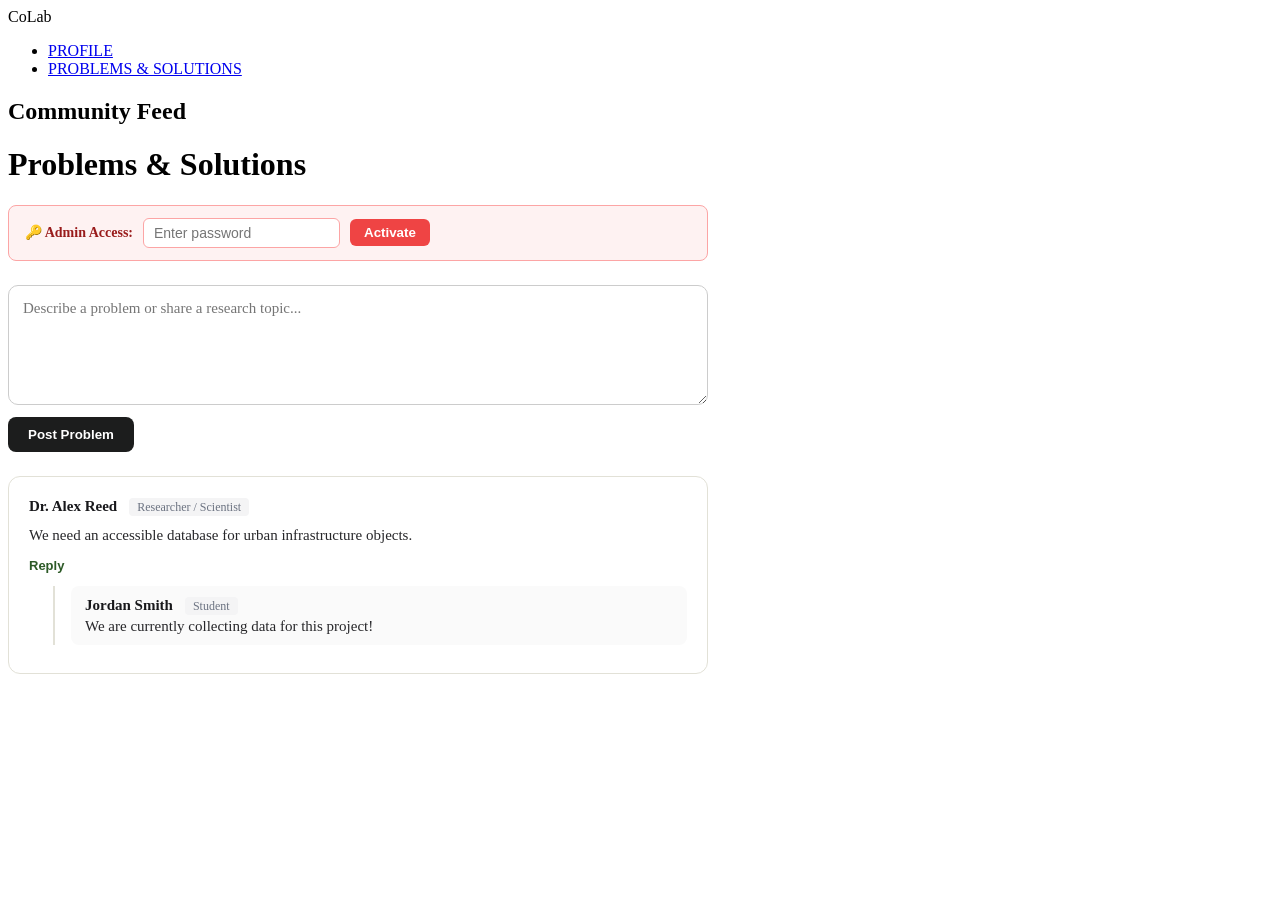
==== issues.html @ 8cf0c7ee "Add files via upload" ====
<!DOCTYPE html>
<html lang="en">
<head>
    <meta charset="UTF-8">
    <meta name="viewport" content="width=device-width, initial-scale=1.0">
    <title>CoLab - Problems & Solutions</title>
    <link rel="stylesheet" href="css/main.css">
    <style>
        .issue-card {
            background: #ffffff;
            border: 1px solid #e2e1d7;
            border-radius: 12px;
            padding: 20px;
            margin-bottom: 20px;
            position: relative;
        }
        .issue-author {
            font-weight: 700;
            font-size: 15px;
            color: #18181b;
        }
        .issue-role {
            font-size: 12px;
            color: #6b7280;
            background: #f4f4f5;
            padding: 2px 8px;
            border-radius: 4px;
            margin-left: 8px;
        }
        .issue-text {
            margin: 12px 0;
            font-size: 15px;
            color: #27272a;
        }
        .reply-box {
            margin-left: 24px;
            border-left: 2px solid #e2e1d7;
            padding-left: 16px;
            margin-top: 12px;
        }
        .reply-item {
            background: #fafafa;
            border-radius: 8px;
            padding: 10px 14px;
            margin-bottom: 8px;
            position: relative;
        }
        .reply-btn {
            background: none;
            border: none;
            color: #2d5a27;
            font-weight: 600;
            cursor: pointer;
            font-size: 13px;
            padding: 0;
        }
        .delete-btn {
            background: none;
            border: none;
            color: #ef4444;
            font-weight: 600;
            cursor: pointer;
            font-size: 12px;
            margin-left: 10px;
        }
        .reply-form {
            display: none;
            margin-top: 10px;
            gap: 8px;
        }
        .reply-form.active {
            display: flex;
        }
        .admin-panel {
            background: #fef2f2;
            border: 1px solid #fca5a5;
            padding: 12px 16px;
            border-radius: 8px;
            margin-bottom: 20px;
            display: flex;
            align-items: center;
            gap: 10px;
        }
    </style>
</head>

<body>
    <header class="site-header">
        <div class="container header-inner">
            <section class="id"><span class="logo"> CoLab</span></section>
            <nav aria-label="Основная навигация">
                <ul>
                    <li><a href="profile.html"> PROFILE </a></li>
                    <li><a href="issues.html"> PROBLEMS & SOLUTIONS </a></li>
                </ul>
            </nav>
        </div>
    </header>

    <div class="hero container">
        <div class="hero--info" style="width: 100%; max-width: 700px;">
            <h2>Community Feed</h2>
            <h1>Problems & Solutions</h1>

            <!-- Панель Администратора прям на странице -->
            <div class="admin-panel">
                <span style="font-size: 14px; font-weight: 600; color: #991b1b;">🔑 Admin Access:</span>
                <input type="password" id="adminPassInput" placeholder="Enter password" style="padding: 6px 10px; border-radius: 6px; border: 1px solid #fca5a5; font-size: 14px;">
                <button onclick="checkAdminPassword()" style="padding: 6px 14px; background: #ef4444; color: #fff; border: none; border-radius: 6px; cursor: pointer; font-weight: 600;">Activate</button>
                <span id="adminStatusText" style="font-size: 13px; color: #15803d; font-weight: 600;"></span>
            </div>

            <form id="postForm" style="display: flex; flex-direction: column; gap: 12px; margin: 24px 0;">
                <textarea id="issueText" placeholder="Describe a problem or share a research topic..." required style="padding: 14px; border-radius: 10px; border: 1px solid #ccc; font-size: 15px; min-height: 90px; font-family: inherit;"></textarea>
                <button type="submit" class="btn" style="align-self: flex-start; padding: 10px 20px; background: #1c1d1d; color: #fff; border: none; border-radius: 8px; font-weight: 600; cursor: pointer;">
                    Post Problem
                </button>
            </form>

            <div id="issuesFeed"></div>
        </div> 
    </div> 

    <script>
      const currentUser = localStorage.getItem('colab_user_name') || 'Anonymous Student';
      const currentRole = localStorage.getItem('colab_user_status') || 'Student';

      const badWords = ["мат1", "мат2", "fuck", "shit", "дурак", "дебил"]; 

      function filterBadWords(text) {
        let cleanedText = text;
        badWords.forEach(word => {
          const reg = new RegExp(word, 'gi');
          cleanedText = cleanedText.replace(reg, '***');
        });
        return cleanedText;
      }

      function canDelete(author) {
        const isAdmin = localStorage.getItem('colab_is_admin') === 'true';
        return currentUser === author || isAdmin;
      }

      // Проверка пароля прямо из поля ввода
      function checkAdminPassword() {
        const inputPass = document.getElementById('adminPassInput').value;
        const statusText = document.getElementById('adminStatusText');

        if (inputPass === "colab2026") {
          localStorage.setItem('colab_is_admin', 'true');
          statusText.textContent = "✓ Admin Mode Active!";
          document.getElementById('adminPassInput').value = '';
          renderIssues();
        } else {
          alert("Incorrect password!");
        }
      }

      let issuesData = JSON.parse(localStorage.getItem('colab_issues_list')) || [
        {
          id: 1,
          author: "Dr. Alex Reed",
          role: "Researcher / Scientist",
          text: "We need an accessible database for urban infrastructure objects.",
          replies: [
            { author: "Jordan Smith", role: "Student", text: "We are currently collecting data for this project!" }
          ]
        }
      ];

      function saveAndRender() {
        localStorage.setItem('colab_issues_list', JSON.stringify(issuesData));
        renderIssues();
      }

      function renderIssues() {
        const feed = document.getElementById('issuesFeed');
        feed.innerHTML = '';

        // Если админка уже включена, подписываем текст
        if (localStorage.getItem('colab_is_admin') === 'true') {
          document.getElementById('adminStatusText').textContent = "✓ Admin Mode Active!";
        }

        issuesData.forEach((issue, issueIndex) => {
          const card = document.createElement('div');
          card.className = 'issue-card';

          let repliesHtml = '';
          issue.replies.forEach((reply, replyIndex) => {
            const showReplyDelete = canDelete(reply.author);
            repliesHtml += `
              <div class="reply-item">
                <span class="issue-author">${reply.author}</span>
                <span class="issue-role">${reply.role}</span>
                ${showReplyDelete ? `<button class="delete-btn" onclick="deleteReply(${issueIndex}, ${replyIndex})">Delete</button>` : ''}
                <p class="issue-text" style="margin: 4px 0 0 0;">${reply.text}</p>
              </div>
            `;
          });

          const showPostDelete = canDelete(issue.author);

          card.innerHTML = `
            <div>
              <span class="issue-author">${issue.author}</span>
              <span class="issue-role">${issue.role}</span>
              ${showPostDelete ? `<button class="delete-btn" onclick="deleteIssue(${issueIndex})">Delete Post</button>` : ''}
            </div>
            <p class="issue-text">${issue.text}</p>
            <button class="reply-btn" onclick="toggleReplyForm(${issueIndex})">Reply</button>

            <div class="reply-form" id="replyForm-${issueIndex}">
              <input type="text" id="replyInput-${issueIndex}" placeholder="Write a reply..." style="flex: 1; padding: 8px 12px; border-radius: 6px; border: 1px solid #ccc;">
              <button onclick="addReply(${issueIndex})" style="padding: 8px 14px; background: #2d5a27; color: #fff; border: none; border-radius: 6px; cursor: pointer;">Send</button>
            </div>

            <div class="reply-box">${repliesHtml}</div>
          `;

          feed.appendChild(card);
        });
      }

      document.getElementById('postForm').addEventListener('submit', function(e) {
        e.preventDefault();
        const textInput = document.getElementById('issueText');

        issuesData.unshift({
          id: Date.now(),
          author: currentUser,
          role: currentRole,
          text: filterBadWords(textInput.value),
          replies: []
        });

        textInput.value = '';
        saveAndRender();
      });

      function toggleReplyForm(index) {
        const form = document.getElementById(`replyForm-${index}`);
        form.classList.toggle('active');
      }

      function addReply(index) {
        const input = document.getElementById(`replyInput-${index}`);
        if (!input.value.trim()) return;

        issuesData[index].replies.push({
          author: currentUser,
          role: currentRole,
          text: filterBadWords(input.value)
        });

        saveAndRender();
      }

      function deleteIssue(index) {
        if (confirm("Are you sure you want to delete this post?")) {
          issuesData.splice(index, 1);
          saveAndRender();
        }
      }

      function deleteReply(issueIndex, replyIndex) {
        if (confirm("Delete this reply?")) {
          issuesData[issueIndex].replies.splice(replyIndex, 1);
          saveAndRender();
        }
      }

      renderIssues();
    </script>
</body>
</html>
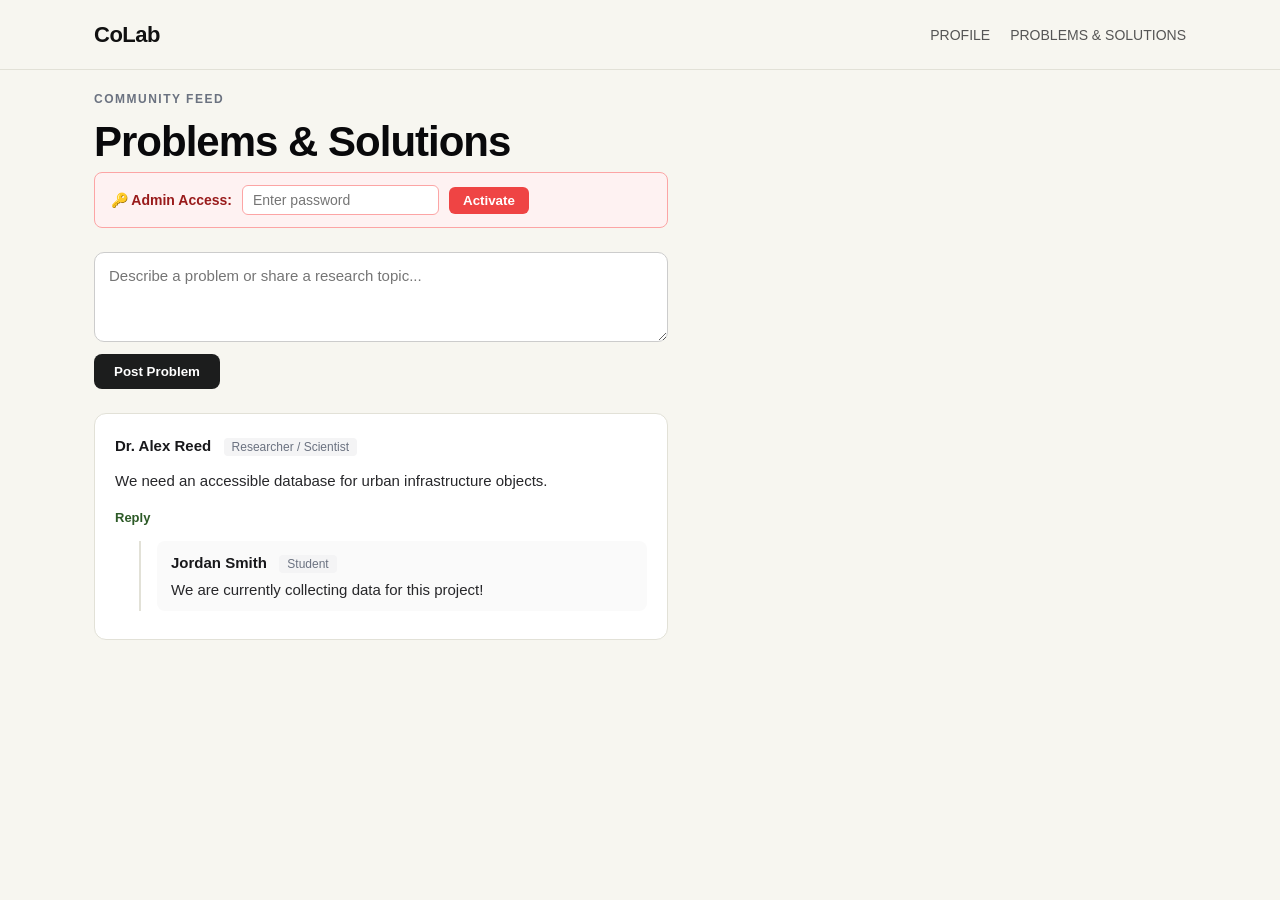
==== commit 0cebc187: "Update issues.html" ====
--- a/issues.html
+++ b/issues.html
@@ -4,7 +4,7 @@
     <meta charset="UTF-8">
     <meta name="viewport" content="width=device-width, initial-scale=1.0">
     <title>CoLab - Problems & Solutions</title>
-    <link rel="stylesheet" href="css/main.css">
+    <link rel="stylesheet" href="main.css">
     <style>
         .issue-card {
             background: #ffffff;
@@ -273,4 +273,4 @@
       renderIssues();
     </script>
 </body>
-</html>+</html>
--- a/main.css
+++ b/main.css
@@ -0,0 +1,141 @@
+@import url('https://fonts.googleapis.com/css2?family=Montserrat:ital,wght@0,100..900;1,100..900&family=Ubuntu:ital,wght@0,300;0,400;0,500;0,700;1,300;1,400;1,500;1,700&display=swap');
+ 
+* {
+  margin: 0;
+  padding: 0;
+  box-sizing: border-box;
+}
+
+  html {
+    scroll-behavior: smooth;
+    scroll-padding-top: 88px;
+}
+
+body {
+  font-family: 'Inter', -apple-system, BlinkMacSystemFont, 'Segoe UI', Roboto, sans-serif;
+  background-color: #f7f6f0;
+  color: #1c1d1d;
+  line-height: 1.5;
+  -webkit-font-smoothing: antialiased;
+}
+
+.site-header {
+  background: #f7f6f0;
+  border-bottom: 1px solid #e2e1d7;
+  padding: 18px 0;
+  position: sticky;
+  top: 0;
+  z-index: 50;
+}
+
+.header-inner {
+  max-width: 1140px;
+  margin: 0 auto;
+  padding: 0 24px;
+  display: flex;
+  justify-content: space-between;
+  align-items: center;
+}
+
+.logo {
+  font-size: 22px;
+  font-weight: 700;
+  color: #111;
+  letter-spacing: -0.5px;
+}
+
+.site-header nav ul {
+  display: flex;
+  align-items: center;
+  gap: 20px;
+  list-style: none;
+}
+
+.site-header nav a {
+  text-decoration: none;
+  color: #555;
+  font-size: 14px;
+  font-weight: 500;
+  transition: color 0.2s ease;
+}
+
+.site-header nav a:hover {
+  color: #000;
+}
+
+
+/* ==========================================
+   HERO SECTION
+   ========================================== */
+.hero {
+  max-width: 1140px;
+  margin: 20px auto;
+  padding: 0 24px;
+  display: grid;
+  grid-template-columns: 1.1fr 0.9fr;
+  gap: 48px;
+  align-items: center;
+}
+
+.hero--info h2 {
+  font-size: 12px;
+  text-transform: uppercase;
+  letter-spacing: 1.5px;
+  color: #6b7280;
+  margin-bottom: 10px;
+  font-weight: 600;
+}
+
+.hero--info h1 {
+  font-size: 42px;
+  line-height: 1.15;
+  font-weight: 700;
+  letter-spacing: -1px;
+  color: #09090b;
+  margin-bottom: 6px;
+}
+
+
+@media (max-width: 868px) {
+  .hero {
+    grid-template-columns: 1fr;
+    gap: 32px;
+    margin: 20px auto;
+  }
+
+  .hero--info h1 {
+    font-size: 30px;
+  }
+
+  /* На телефонах сперва показываем картинку */
+  .hero img {
+    order: -1;
+  }
+}
+
+@media (max-width: 640px) {
+  .header-inner {
+    flex-direction: column;
+    align-items: flex-start;
+    gap: 16px;
+  }
+
+  .site-header nav ul {
+    flex-wrap: wrap;
+    gap: 10px 14px;
+  }
+
+  .site-header nav a {
+    font-size: 13px;
+  }
+
+  .site-header .btn {
+    margin-top: 4px;
+    width: 100%;
+  }
+
+  .site-header .btn a {
+    display: block;
+    text-align: center;
+  }
+}
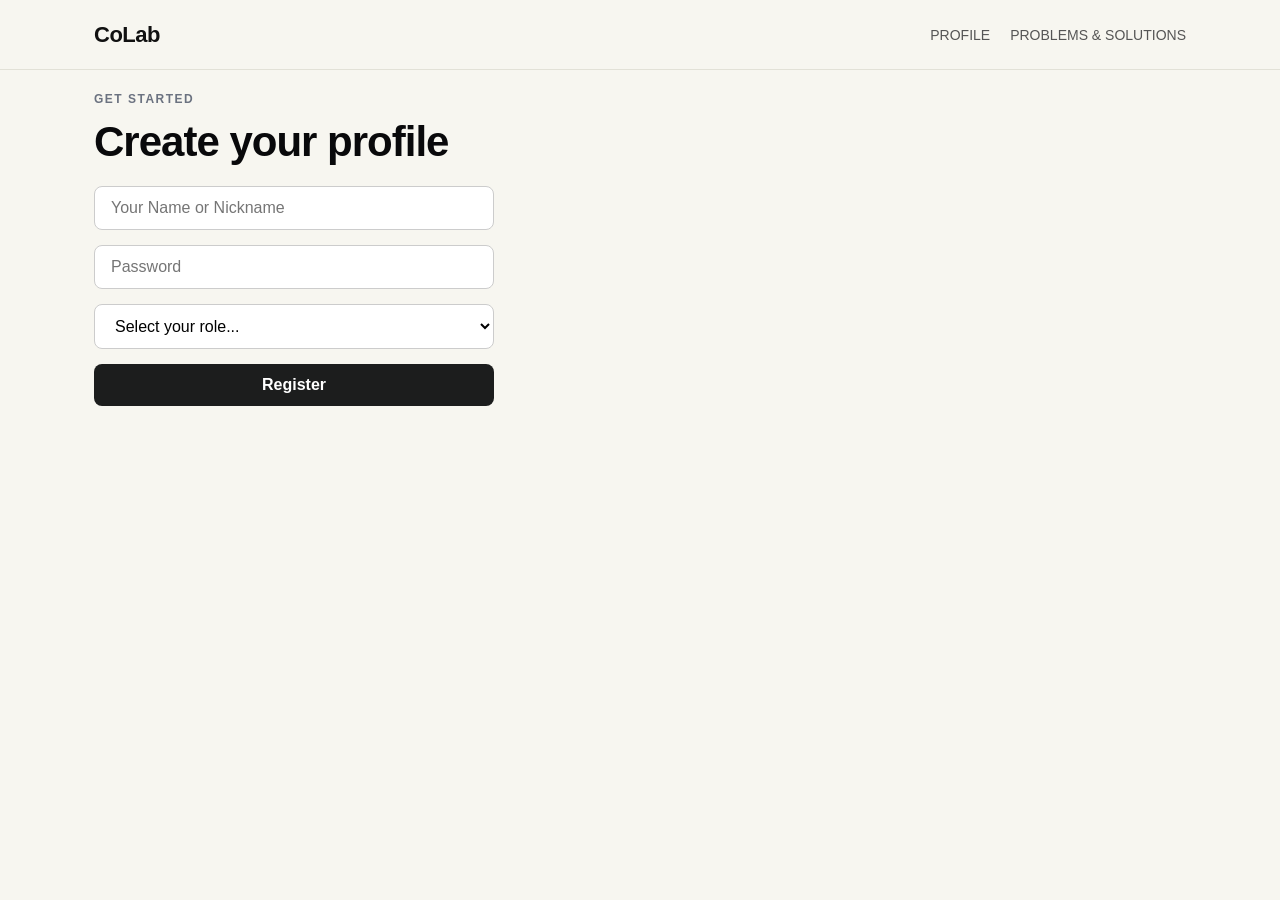
==== commit 7f95e1cc: "Update issues.html" ====
--- a/issues.html
+++ b/issues.html
@@ -122,6 +122,10 @@
     </div> 
 
     <script>
+        const isLoggedIn = localStorage.getItem('colab_is_logged_in');
+if (isLoggedIn !== 'true') {
+  window.location.href = 'register.html';
+}
       const currentUser = localStorage.getItem('colab_user_name') || 'Anonymous Student';
       const currentRole = localStorage.getItem('colab_user_status') || 'Student';
 
